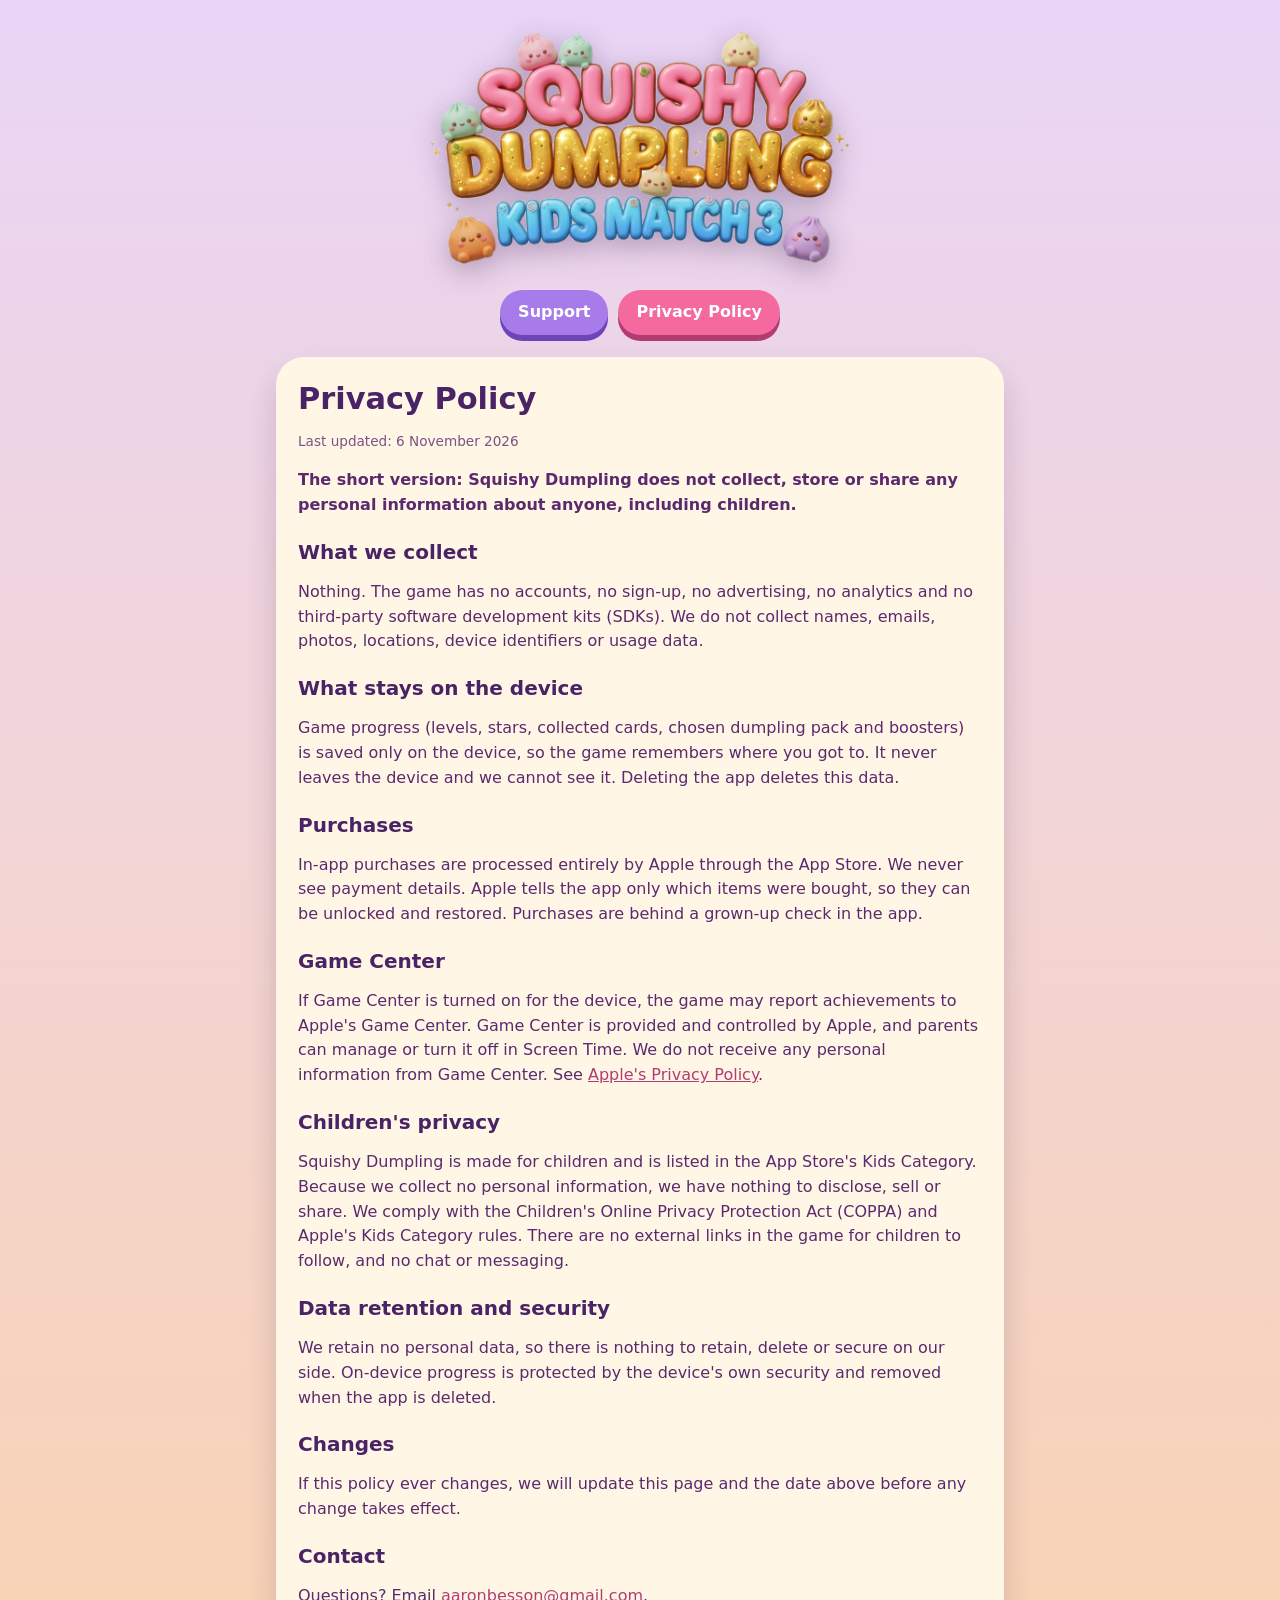
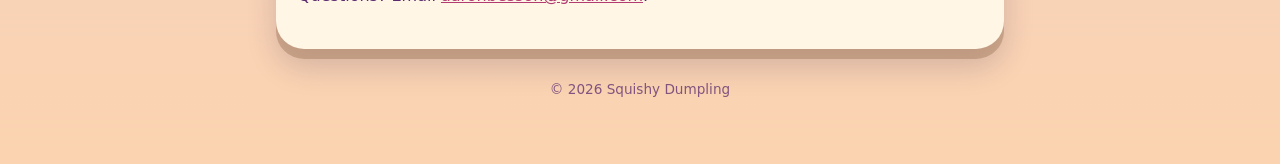
==== privacy.html @ f7904d99 "Support and privacy site" ====
<!doctype html>
<html lang="en">
<head>
  <meta charset="utf-8">
  <meta name="viewport" content="width=device-width, initial-scale=1">
  <title>Squishy Dumpling: Kids Match 3 · Privacy Policy</title>
  <meta name="description" content="Privacy policy for Squishy Dumpling: Kids Match 3. We collect no personal data.">
  <link rel="icon" href="icon.png">
  <link rel="stylesheet" href="style.css">
</head>
<body>
  <div class="wrap">
    <header>
      <img class="logo" src="logo.png" alt="Squishy Dumpling: Kids Match 3">
      <nav>
        <a class="alt" href="index.html">Support</a>
        <a href="privacy.html">Privacy Policy</a>
      </nav>
    </header>

    <section class="card">
      <h1>Privacy Policy</h1>
      <p class="small">Last updated: 6 November 2026</p>

      <p><b>The short version: Squishy Dumpling does not collect, store or share any personal information about anyone, including children.</b></p>

      <h2>What we collect</h2>
      <p>Nothing. The game has no accounts, no sign-up, no advertising, no analytics and no third-party software development kits (SDKs). We do not collect names, emails, photos, locations, device identifiers or usage data.</p>

      <h2>What stays on the device</h2>
      <p>Game progress (levels, stars, collected cards, chosen dumpling pack and boosters) is saved only on the device, so the game remembers where you got to. It never leaves the device and we cannot see it. Deleting the app deletes this data.</p>

      <h2>Purchases</h2>
      <p>In-app purchases are processed entirely by Apple through the App Store. We never see payment details. Apple tells the app only which items were bought, so they can be unlocked and restored. Purchases are behind a grown-up check in the app.</p>

      <h2>Game Center</h2>
      <p>If Game Center is turned on for the device, the game may report achievements to Apple's Game Center. Game Center is provided and controlled by Apple, and parents can manage or turn it off in Screen Time. We do not receive any personal information from Game Center. See <a href="https://www.apple.com/legal/privacy/">Apple's Privacy Policy</a>.</p>

      <h2>Children's privacy</h2>
      <p>Squishy Dumpling is made for children and is listed in the App Store's Kids Category. Because we collect no personal information, we have nothing to disclose, sell or share. We comply with the Children's Online Privacy Protection Act (COPPA) and Apple's Kids Category rules. There are no external links in the game for children to follow, and no chat or messaging.</p>

      <h2>Data retention and security</h2>
      <p>We retain no personal data, so there is nothing to retain, delete or secure on our side. On-device progress is protected by the device's own security and removed when the app is deleted.</p>

      <h2>Changes</h2>
      <p>If this policy ever changes, we will update this page and the date above before any change takes effect.</p>

      <h2>Contact</h2>
      <p>Questions? Email <a href="mailto:aaronbesson@gmail.com">aaronbesson@gmail.com</a>.</p>
    </section>

    <footer>© 2026 Squishy Dumpling</footer>
  </div>
</body>
</html>
---- style.css ----
:root {
  --plum: #4A2366;
  --plum-deep: #2E1442;
  --cream: #FFF6E6;
  --pink: #F46A9E;
  --lilac: #A77BEA;
  --peach: #FBD3B0;
  --ink: #5B2A6E;
}
* { box-sizing: border-box; }
body {
  margin: 0;
  font-family: ui-rounded, "SF Pro Rounded", "Nunito", system-ui, -apple-system, sans-serif;
  color: var(--ink);
  background: linear-gradient(180deg, #E9D5F6 0%, var(--peach) 100%);
  min-height: 100vh;
  line-height: 1.55;
}
.wrap { max-width: 760px; margin: 0 auto; padding: 32px 16px 64px; }
header { text-align: center; }
header img.logo { width: min(420px, 90%); height: auto; filter: drop-shadow(0 8px 14px rgba(46, 20, 66, 0.3)); }
nav { display: flex; gap: 10px; justify-content: center; flex-wrap: wrap; margin: 18px 0 8px; }
nav a {
  text-decoration: none; font-weight: 800; color: #fff; background: var(--pink);
  padding: 10px 18px; border-radius: 999px; box-shadow: 0 6px 0 #B23C72;
}
nav a.alt { background: var(--lilac); box-shadow: 0 6px 0 #6D45B8; }
.card {
  background: var(--cream); border-radius: 28px; padding: 24px 22px; margin-top: 22px;
  box-shadow: 0 10px 0 rgba(160, 120, 90, 0.45), 0 18px 30px rgba(46, 20, 66, 0.18);
}
h1, h2 { color: var(--plum); line-height: 1.2; }
h1 { font-size: 1.9rem; margin: 0 0 8px; }
h2 { font-size: 1.25rem; margin: 22px 0 6px; }
ul { padding-left: 20px; }
li { margin: 4px 0; }
.trust { display: flex; flex-wrap: wrap; gap: 8px; margin-top: 10px; }
.trust span { background: #fff; border-radius: 999px; padding: 6px 12px; font-weight: 800; font-size: 0.9rem; }
.small { font-size: 0.85rem; opacity: 0.8; }
a { color: #B23C72; }
footer { text-align: center; margin-top: 30px; font-size: 0.85rem; opacity: 0.75; }
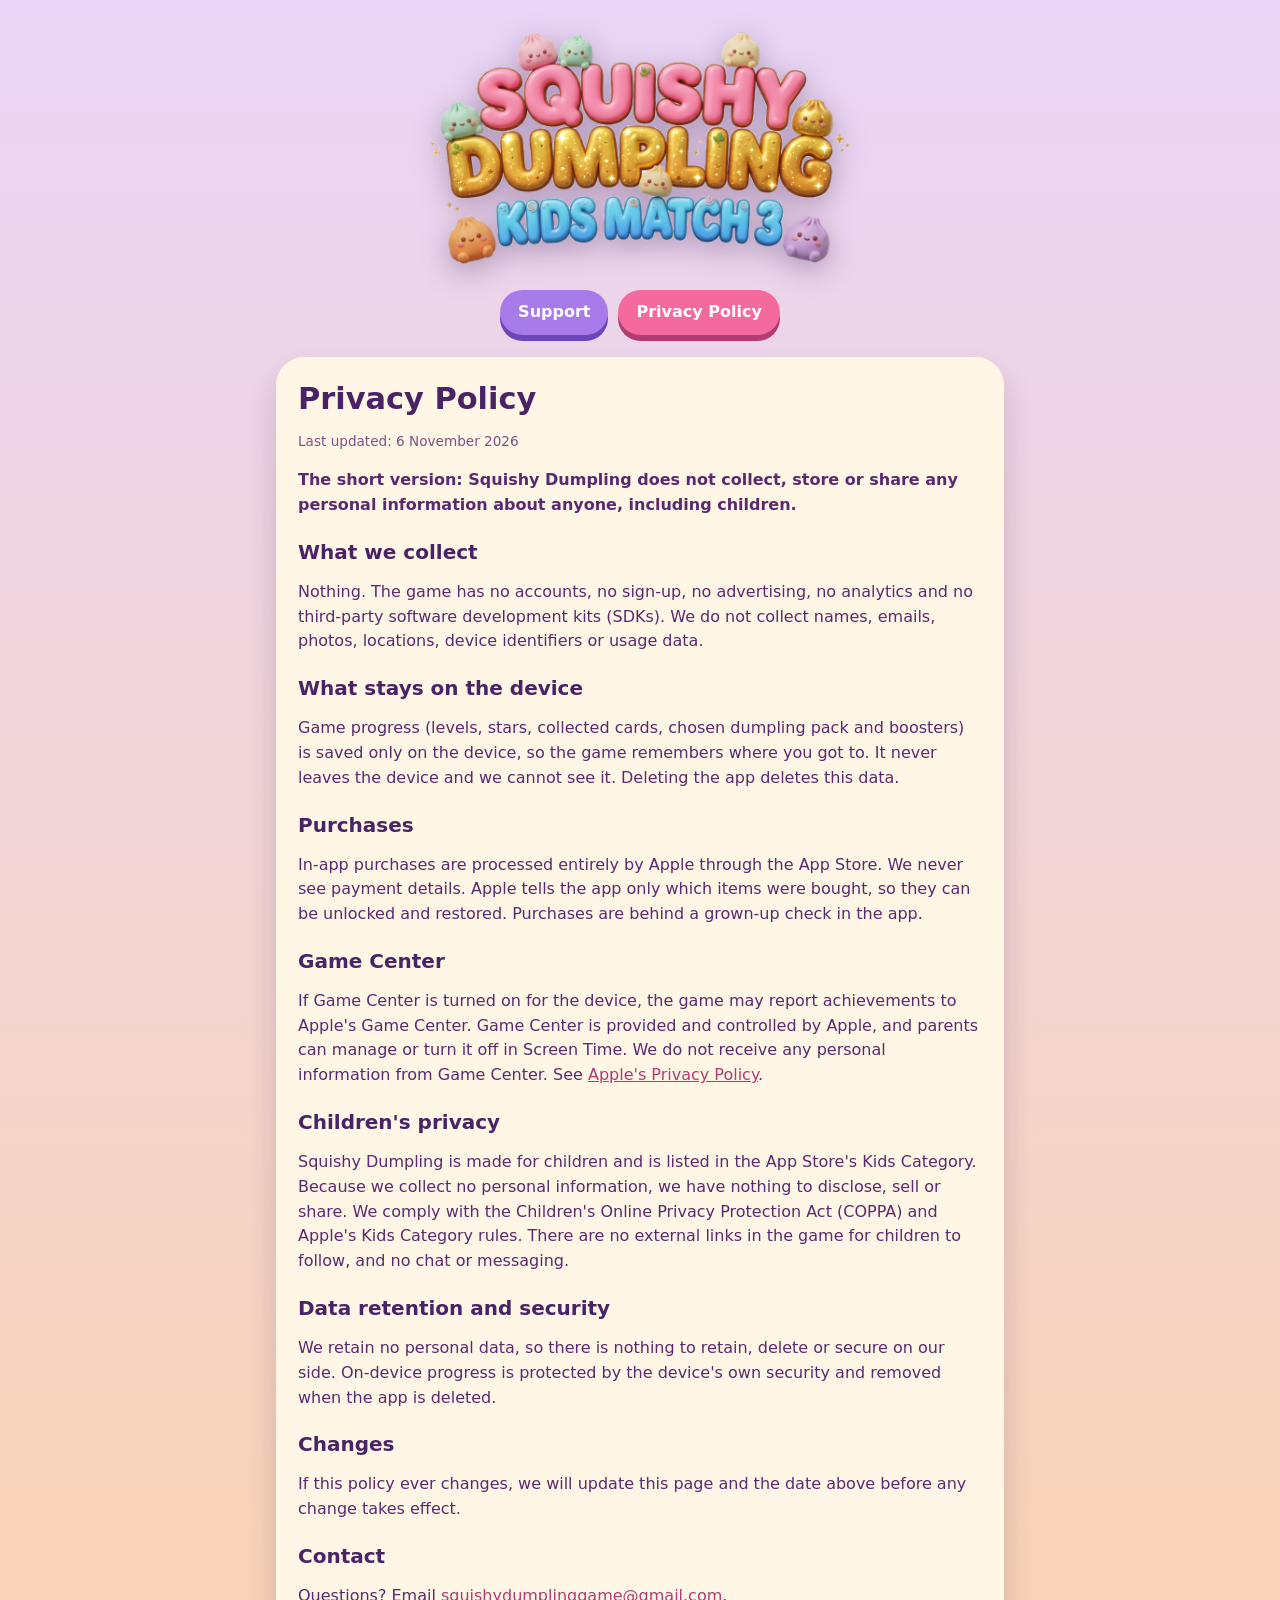
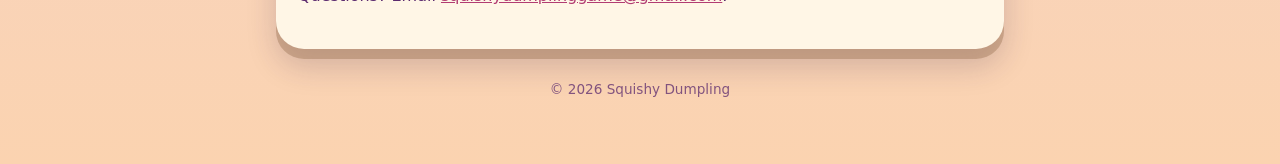
==== commit 740ea66a: "Use squishydumplinggame@gmail.com as site contact" ====
--- a/privacy.html
+++ b/privacy.html
@@ -46,7 +46,7 @@
       <p>If this policy ever changes, we will update this page and the date above before any change takes effect.</p>
 
       <h2>Contact</h2>
-      <p>Questions? Email <a href="mailto:aaronbesson@gmail.com">aaronbesson@gmail.com</a>.</p>
+      <p>Questions? Email <a href="mailto:squishydumplinggame@gmail.com">squishydumplinggame@gmail.com</a>.</p>
     </section>
 
     <footer>© 2026 Squishy Dumpling</footer>
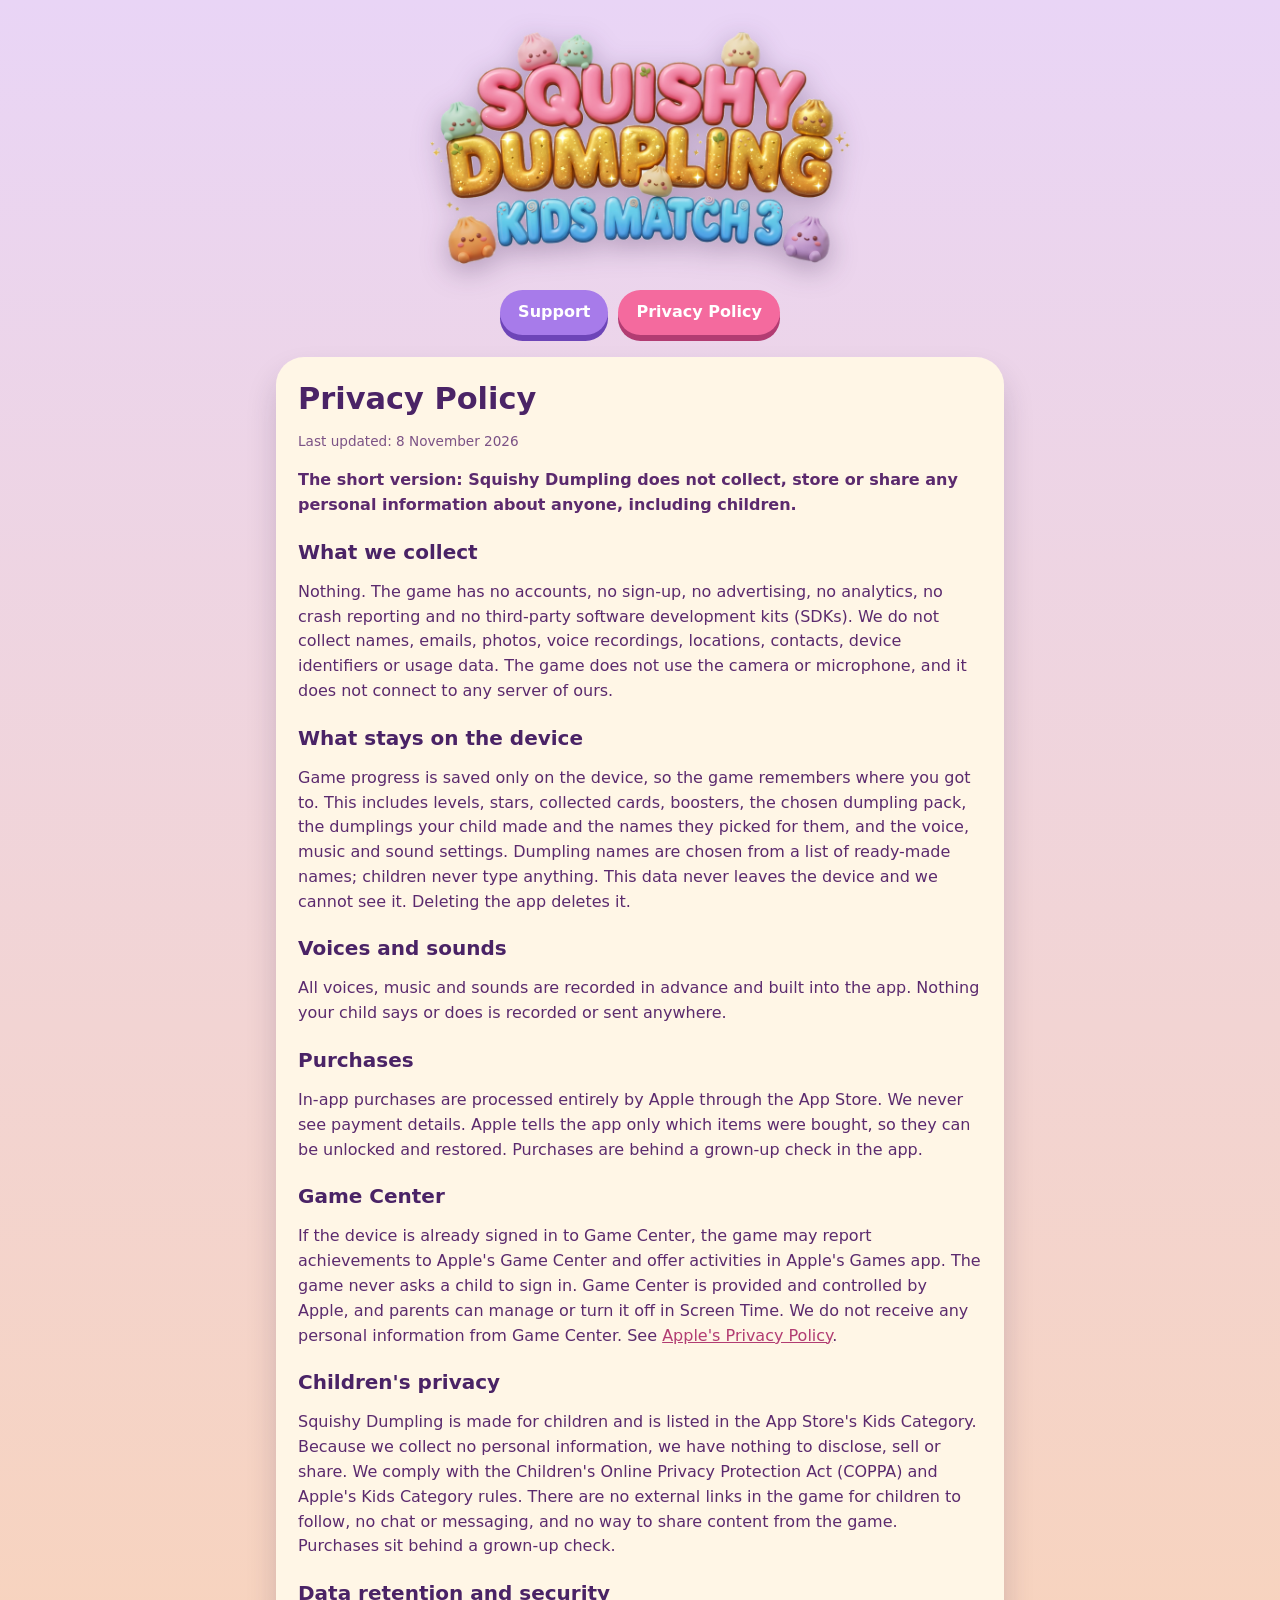
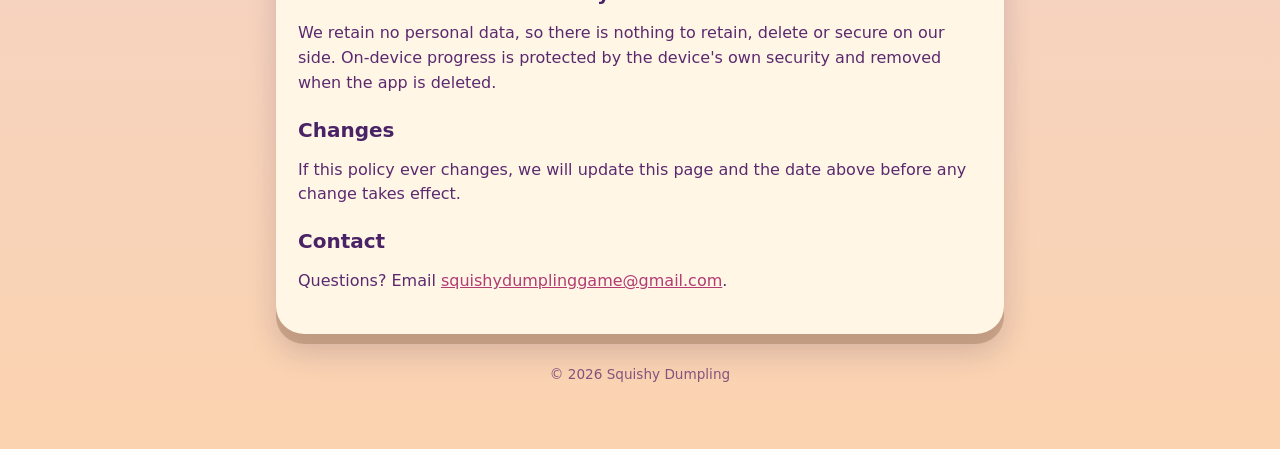
==== commit 9b3d5da9: "Update support and privacy pages for 1.0: purchases, voices, Game Center, settings Co-Authored-By: C" ====
--- a/privacy.html
+++ b/privacy.html
@@ -20,24 +20,27 @@
 
     <section class="card">
       <h1>Privacy Policy</h1>
-      <p class="small">Last updated: 6 November 2026</p>
+      <p class="small">Last updated: 8 November 2026</p>
 
       <p><b>The short version: Squishy Dumpling does not collect, store or share any personal information about anyone, including children.</b></p>
 
       <h2>What we collect</h2>
-      <p>Nothing. The game has no accounts, no sign-up, no advertising, no analytics and no third-party software development kits (SDKs). We do not collect names, emails, photos, locations, device identifiers or usage data.</p>
+      <p>Nothing. The game has no accounts, no sign-up, no advertising, no analytics, no crash reporting and no third-party software development kits (SDKs). We do not collect names, emails, photos, voice recordings, locations, contacts, device identifiers or usage data. The game does not use the camera or microphone, and it does not connect to any server of ours.</p>
 
       <h2>What stays on the device</h2>
-      <p>Game progress (levels, stars, collected cards, chosen dumpling pack and boosters) is saved only on the device, so the game remembers where you got to. It never leaves the device and we cannot see it. Deleting the app deletes this data.</p>
+      <p>Game progress is saved only on the device, so the game remembers where you got to. This includes levels, stars, collected cards, boosters, the chosen dumpling pack, the dumplings your child made and the names they picked for them, and the voice, music and sound settings. Dumpling names are chosen from a list of ready-made names; children never type anything. This data never leaves the device and we cannot see it. Deleting the app deletes it.</p>
+
+      <h2>Voices and sounds</h2>
+      <p>All voices, music and sounds are recorded in advance and built into the app. Nothing your child says or does is recorded or sent anywhere.</p>
 
       <h2>Purchases</h2>
       <p>In-app purchases are processed entirely by Apple through the App Store. We never see payment details. Apple tells the app only which items were bought, so they can be unlocked and restored. Purchases are behind a grown-up check in the app.</p>
 
       <h2>Game Center</h2>
-      <p>If Game Center is turned on for the device, the game may report achievements to Apple's Game Center. Game Center is provided and controlled by Apple, and parents can manage or turn it off in Screen Time. We do not receive any personal information from Game Center. See <a href="https://www.apple.com/legal/privacy/">Apple's Privacy Policy</a>.</p>
+      <p>If the device is already signed in to Game Center, the game may report achievements to Apple's Game Center and offer activities in Apple's Games app. The game never asks a child to sign in. Game Center is provided and controlled by Apple, and parents can manage or turn it off in Screen Time. We do not receive any personal information from Game Center. See <a href="https://www.apple.com/legal/privacy/">Apple's Privacy Policy</a>.</p>
 
       <h2>Children's privacy</h2>
-      <p>Squishy Dumpling is made for children and is listed in the App Store's Kids Category. Because we collect no personal information, we have nothing to disclose, sell or share. We comply with the Children's Online Privacy Protection Act (COPPA) and Apple's Kids Category rules. There are no external links in the game for children to follow, and no chat or messaging.</p>
+      <p>Squishy Dumpling is made for children and is listed in the App Store's Kids Category. Because we collect no personal information, we have nothing to disclose, sell or share. We comply with the Children's Online Privacy Protection Act (COPPA) and Apple's Kids Category rules. There are no external links in the game for children to follow, no chat or messaging, and no way to share content from the game. Purchases sit behind a grown-up check.</p>
 
       <h2>Data retention and security</h2>
       <p>We retain no personal data, so there is nothing to retain, delete or secure on our side. On-device progress is protected by the device's own security and removed when the app is deleted.</p>
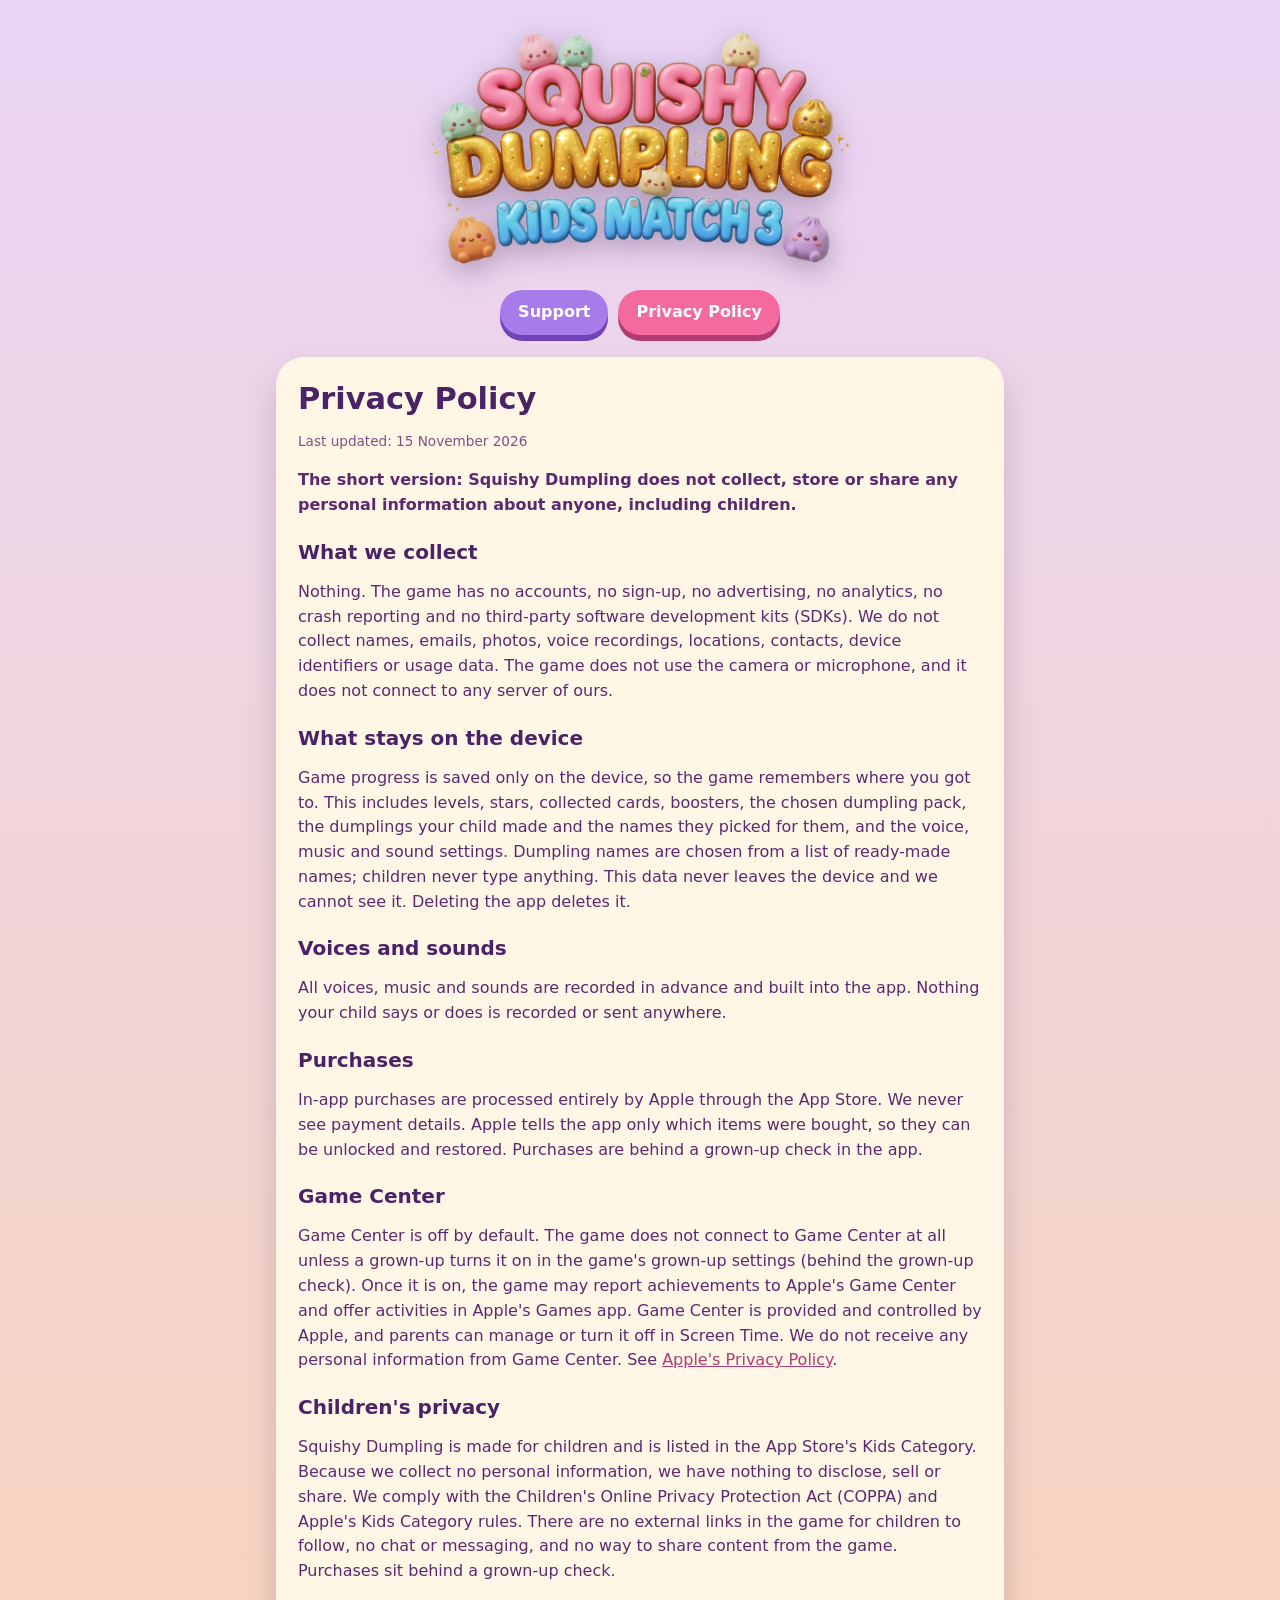
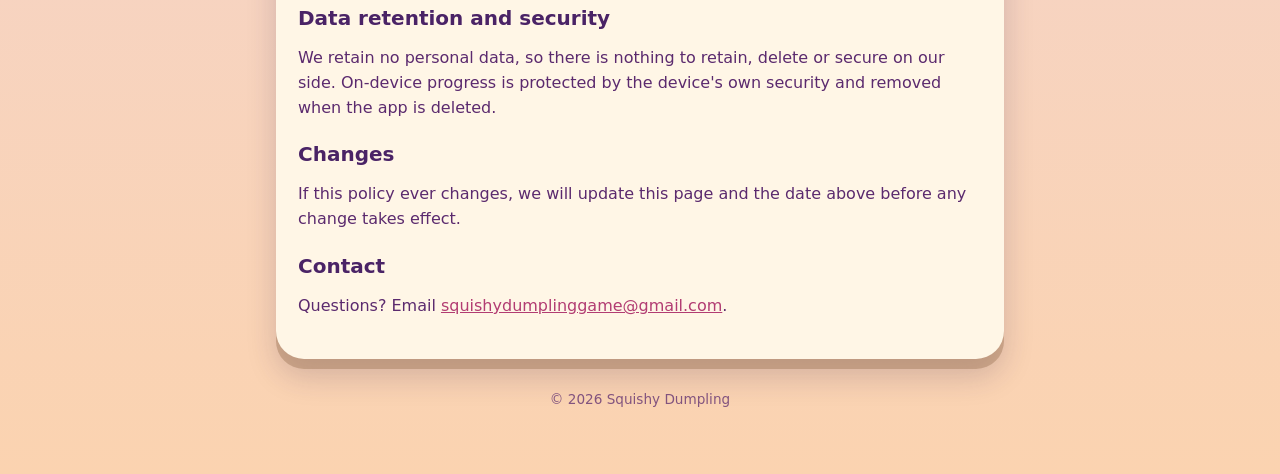
==== commit 3c56642e: "Game Center is now off until a grown-up turns it on Co-Authored-By: Claude Opus 5.5 <noreply@anthrop" ====
--- a/privacy.html
+++ b/privacy.html
@@ -20,7 +20,7 @@
 
     <section class="card">
       <h1>Privacy Policy</h1>
-      <p class="small">Last updated: 8 November 2026</p>
+      <p class="small">Last updated: 15 November 2026</p>
 
       <p><b>The short version: Squishy Dumpling does not collect, store or share any personal information about anyone, including children.</b></p>
 
@@ -37,7 +37,7 @@
       <p>In-app purchases are processed entirely by Apple through the App Store. We never see payment details. Apple tells the app only which items were bought, so they can be unlocked and restored. Purchases are behind a grown-up check in the app.</p>
 
       <h2>Game Center</h2>
-      <p>If the device is already signed in to Game Center, the game may report achievements to Apple's Game Center and offer activities in Apple's Games app. The game never asks a child to sign in. Game Center is provided and controlled by Apple, and parents can manage or turn it off in Screen Time. We do not receive any personal information from Game Center. See <a href="https://www.apple.com/legal/privacy/">Apple's Privacy Policy</a>.</p>
+      <p>Game Center is off by default. The game does not connect to Game Center at all unless a grown-up turns it on in the game's grown-up settings (behind the grown-up check). Once it is on, the game may report achievements to Apple's Game Center and offer activities in Apple's Games app. Game Center is provided and controlled by Apple, and parents can manage or turn it off in Screen Time. We do not receive any personal information from Game Center. See <a href="https://www.apple.com/legal/privacy/">Apple's Privacy Policy</a>.</p>
 
       <h2>Children's privacy</h2>
       <p>Squishy Dumpling is made for children and is listed in the App Store's Kids Category. Because we collect no personal information, we have nothing to disclose, sell or share. We comply with the Children's Online Privacy Protection Act (COPPA) and Apple's Kids Category rules. There are no external links in the game for children to follow, no chat or messaging, and no way to share content from the game. Purchases sit behind a grown-up check.</p>
